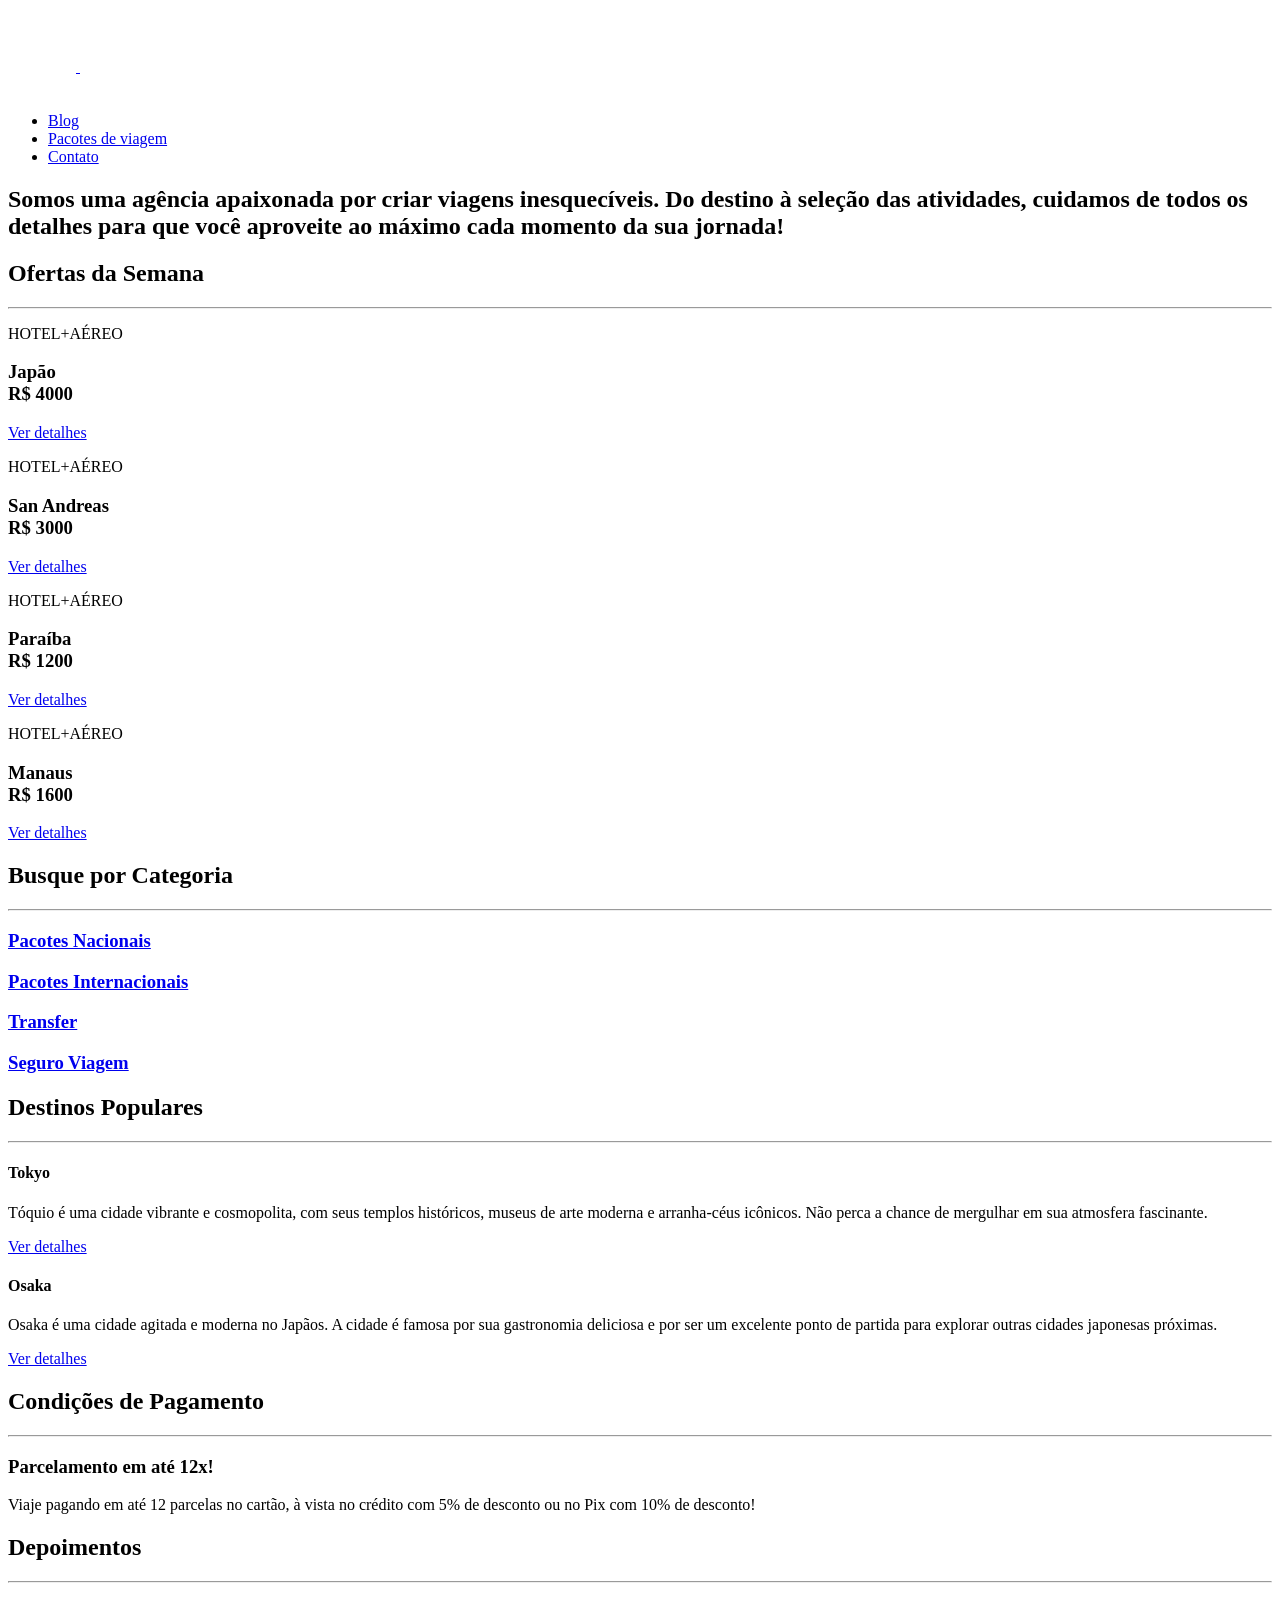
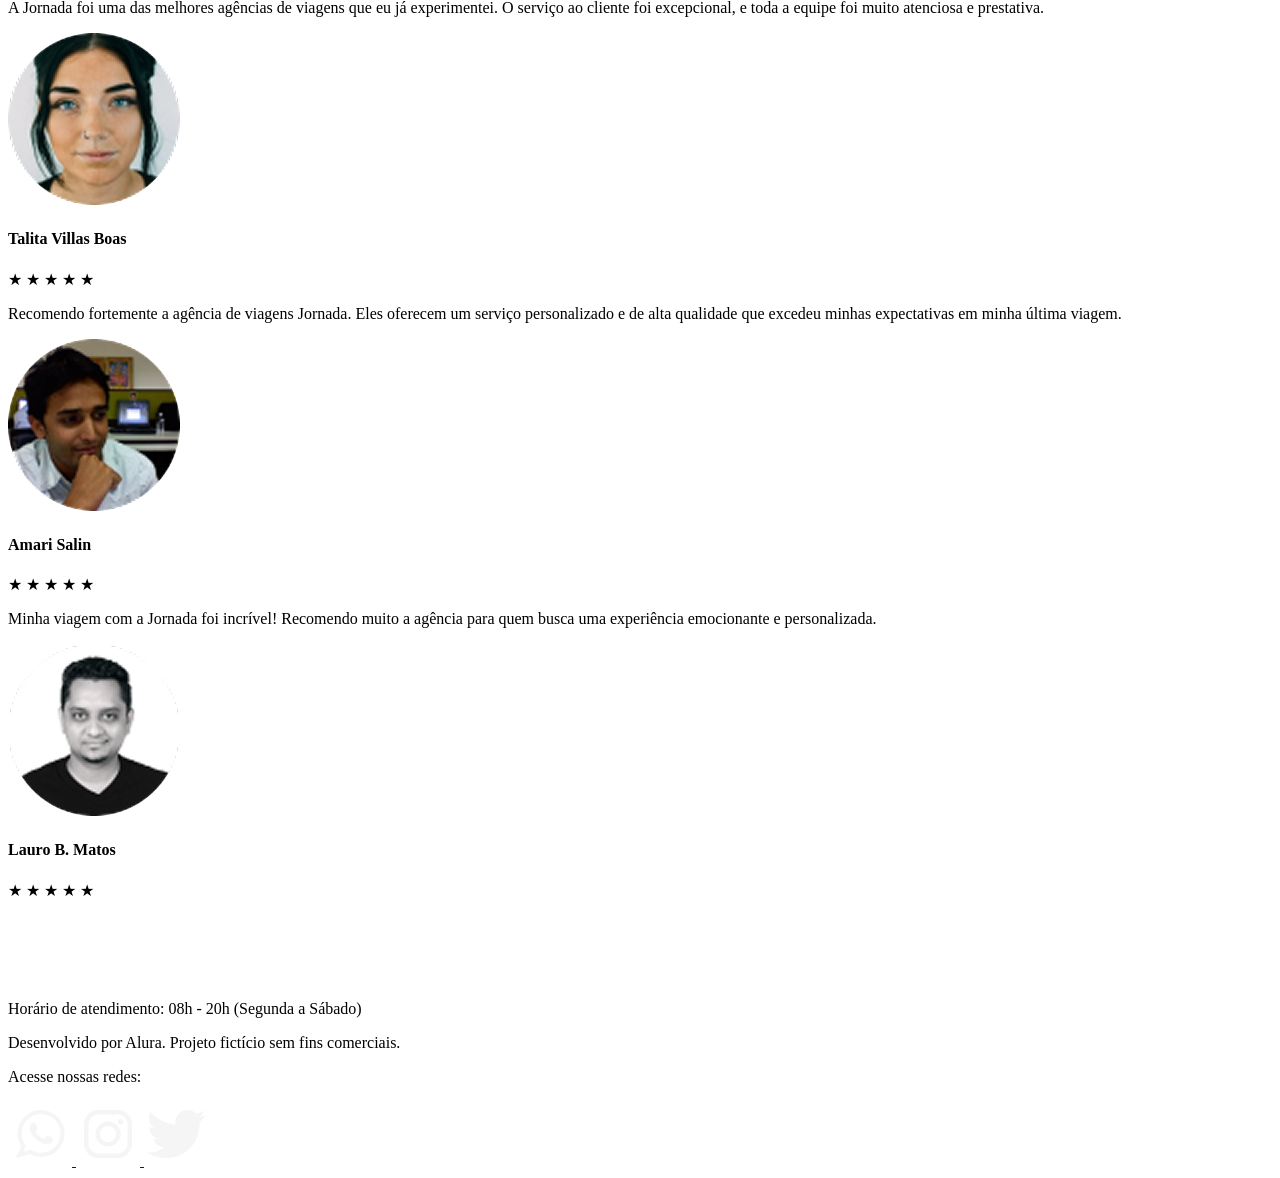
==== index.html @ 751fc860 "Finaliza secao do footer" ====
<!DOCTYPE html>
<html lang="pt-br">
<head>
    <meta charset="UTF-8">
    <meta name="viewport" content="width=device-width, initial-scale=1.0">

    <!-- CSS -->
    <link rel="stylesheet" href="css/style.css">

    <title>Jornada Viagens</title>
</head>
<body>
    <header class="main-header">
        <a class="logo" href="index.html" title="Voltar para a página inicial">
            <img class="img-mobile" src="img/logo-bussola-jornada-branca.png" alt="Logotipo da Jornada Viagens na cor branca">
            <img class="img-desktop" src="img/logo-bussola-texto-jornada-branca.png" alt="Logotipo com nome da Jornada Viagens na cor branca">
        </a>
        <div class="navigation-menu">
            <label for="menu">
                <img src="img/menu.png" alt="Menu">
            </label>
            <input type="checkbox" id="menu" hidden>
            <nav>
                <ul class="list-links-menu">
                    <li>
                        <a href="blog.html" target="_blank" title="Acessar Blog">Blog</a>
                    </li>
                    <li>
                        <a href="pacotes.html" target="_blank" title="Acessar Pacotes de viagem">Pacotes de viagem</a>
                    </li>
                    <li>
                        <a href="contato.html" target="_blank" title="Acessar Contatos">Contato</a>
                    </li>
                </ul>
            </nav>
        </div>
    </header>
    <section class="hero">
        <div class="hero-img header"></div>
        <h2>Somos uma agência apaixonada por criar viagens inesquecíveis. Do destino à seleção das atividades, cuidamos de todos os detalhes para que você aproveite ao máximo cada momento da sua jornada!</h2>
    </section>
    <section class="offers">
        <div class="section-title">
            <h2>Ofertas da Semana</h2>
            <hr>
        </div>
        <div class="offer-cards">
            <article class="card japao">
                <header>
                    <p class="content-text">HOTEL+AÉREO</p>
                </header>
                <section class="title-card">
                    <h3 class="content-title">
                        Japão 
                        <br>
                        <span>R$ 4000</span>
                    </h3>
                </section>
                <footer>
                    <a href="#" class="button" title="Ver mais detalhes desta oferta para o Japão" target="_blank">Ver detalhes</a>
                </footer>
            </article>
            <article class="card san-adreas">
                <header>
                    <p class="content-text">HOTEL+AÉREO</p>
                </header>
                <section class="title-card">
                    <h3 class="content-title">
                        San Andreas 
                        <br>
                        <span>R$ 3000</span>
                    </h3>
                </section>
                <footer>
                    <a href="#" class="button" title="Ver mais detalhes desta oferta para San Andreas" target="_blank">Ver detalhes</a>
                </footer>
            </article>
            <article class="card paraiba">
                <header>
                    <p class="content-text">HOTEL+AÉREO</p>
                </header>
                <section class="title-card">
                    <h3 class="content-title">
                        Paraíba
                        <br>
                        <span>R$ 1200</span>
                    </h3>
                </section>
                <footer>
                    <a href="#" class="button" title="Ver mais detalhes desta oferta para Paraíba" target="_blank">Ver detalhes</a>
                </footer>
            </article>
            <article class="card manaus">
                <header>
                    <p class="content-text">HOTEL+AÉREO</p>
                </header>
                <section class="title-card">
                    <h3 class="content-title">
                        Manaus
                        <br>
                        <span>R$ 1600</span>
                    </h3>
                </section>
                <footer>
                    <a href="#" class="button" title="Ver mais detalhes desta oferta para Manaus" target="_blank">Ver detalhes</a>
                </footer>
            </article>
        </div>
    </section>
    <section class="categories">
        <div class="section-title">
            <h2>Busque por Categoria</h2>
            <hr>
        </div>
        <div class="category-cards">
            <div class="card">
                <a href="#" class="pacotes-nacionais" title="Busque por Pacotes Nacionais" target="_blank">
                    <div class="icon pacotes"></div>
                    <h3>Pacotes Nacionais</h3>
                </a>
            </div>
            <div class="card">
                <a href="#" class="pacotes-internacionais" title="Busque por Pacotes Internacionais" target="_blank">
                    <div class="icon pacotes"></div>
                    <h3>Pacotes Internacionais</h3>
                </a>
            </div>
            <div class="card">
                <a href="#" class="transfer" title="Busque por Tranfers" target="_blank">
                    <div class="icon"></div>
                    <h3>Transfer</h3>
                </a>
            </div>
            <div class="card">
                <a href="#" class="seguro-viagem" title="Busque por Seguros Viagem" target="_blank">
                    <div class="icon"></div>
                    <h3>Seguro Viagem</h3>
                </a>
            </div>
        </div>
    </section>
    <section class="destinations">
        <div class="section-title">
            <h2>Destinos Populares</h2>
            <hr>
        </div>
        <div class="destination-items">
            <article class="item">
                <header>
                    <div class="img-item tokyo"></div>
                    <h4 class="content-title">Tokyo</h4>
                </header>
                <p class="content-text">
                    Tóquio é uma cidade vibrante e cosmopolita, com seus templos históricos, museus de arte moderna e arranha-céus icônicos. Não perca a chance de mergulhar em sua atmosfera fascinante.
                </p>
                <footer>
                    <a href="#" class="button" title="Ver mais detalhes para o destino de Tokyo" target="_blank">Ver detalhes</a>
                </footer>
            </article>
            <article class="item">
                <header>
                    <div class="img-item osaka"></div>
                    <h4 class="content-title">Osaka</h4>
                </header>
                <p class="content-text">
                    Osaka é uma cidade agitada e moderna no Japãos. A cidade é famosa por sua gastronomia deliciosa e por ser um excelente ponto de partida para explorar outras cidades japonesas próximas.
                </p>
                <footer>
                    <a href="#" class="button" title="Ver mais detalhes para o destino de Osaka" target="_blank">Ver detalhes</a>
                </footer>
            </article>
        </div>
    </section>
    <section class="payments">
        <div class="section-title">
            <h2>Condições de Pagamento</h2>
            <hr>
        </div>
        <div class="content">
            <div class="text-content">
                <h3 class="content-title">Parcelamento em até 12x!</h3>
                <p class="content-text">
                    Viaje pagando em até 12 parcelas no cartão, à vista no crédito com 5% de desconto ou no Pix com 10% de desconto!
                </p>
            </div>
            <div class="image-content">
                <div class="image first"></div>
                <div class="image second"></div>
                <div class="image third large"></div>
            </div>
        </div>
    </section>
    <section class="testimonials">
        <div class="section-title">
            <h2>Depoimentos</h2>
            <hr>
        </div>
        <div class="testimonials-content">
            <article>
                <header>
                    <p>
                        A Jornada foi uma das melhores agências de viagens que eu já experimentei. O serviço ao cliente foi excepcional, e toda a equipe foi muito atenciosa e prestativa.
                    </p>
                </header>
                <footer>
                    <div class="profile">
                        <img src="img/avatar-talita.png" alt="Foto de perfil da cliente Talita Villas Boas">
                        <div class="rating">
                            <h4>Talita Villas Boas</h4>
                            <span class="star">★</span>
                            <span class="star">★</span>
                            <span class="star">★</span>
                            <span class="star">★</span>
                            <span class="star">★</span>
                        </div>
                    </div>
                </footer>
            </article>
            <article>
                <header>
                    <p>
                        Recomendo fortemente a agência de viagens Jornada. Eles oferecem um serviço personalizado e de alta qualidade que excedeu minhas expectativas em minha última viagem.
                    </p>
                </header>
                <footer>
                    <div class="profile">
                        <img src="img/avatar-amari.png" alt="Foto de perfil da cliente Amari Salin">
                        <div class="rating">
                            <h4>Amari Salin</h4>
                            <span class="star">★</span>
                            <span class="star">★</span>
                            <span class="star">★</span>
                            <span class="star">★</span>
                            <span class="star">★</span>
                        </div>
                    </div>
                </footer>
            </article>
            <article>
                <header>
                    <p>
                        Minha viagem com a Jornada foi incrível! Recomendo muito a agência para quem busca uma experiência emocionante e personalizada.
                    </p>
                </header>
                <footer>
                    <div class="profile">
                        <img src="img/avatar-lauro.png" alt="Foto de perfil da cliente Lauro B. Matos">
                        <div class="rating">
                            <h4>Lauro B. Matos</h4>
                            <span class="star">★</span>
                            <span class="star">★</span>
                            <span class="star">★</span>
                            <span class="star">★</span>
                            <span class="star">★</span>
                        </div>
                    </div>
                </footer>
            </article>
        </div>
        
    </section>
    <section class="hero">
        <div class="hero-img footer"></div>
    </section>
    <footer class="main-footer">
        <article>
            <header>
                <img src="img/logo-jornada-viagens-footer-branca.png" alt="Logo da Jornada Viagens na cor branca">
                <p>
                    Horário de atendimento: 08h - 20h (Segunda a Sábado)
                </p>
                <p>
                    Desenvolvido por Alura. Projeto fictício sem fins comerciais.
                </p>
            </header>
            <footer>
                <p>Acesse nossas redes:</p>
                <div class="social-medias">
                    <a href="#" title="Acesse nosso Whatsapp" target="_blank">
                        <img src="img/icon-whatsapp.png" alt="Ícone da rede social Whatsapp" class="social-icon">
                    </a>
                    <a href="#" title="Acesse nosso Instagram" target="_blank">
                        <img src="img/icon-instragam.png" alt="Ícone da rede social Instagram" class="social-icon">
                    </a>
                    <a href="#" title="Acesse nosso Twitter" target="_blank">
                        <img src="img/icon-twiter.png" alt="Ícone da rede social Twitter" class="social-icon">
                    </a>
                </div>  
            </footer>
        </article>
    </footer>
</body>
</html>
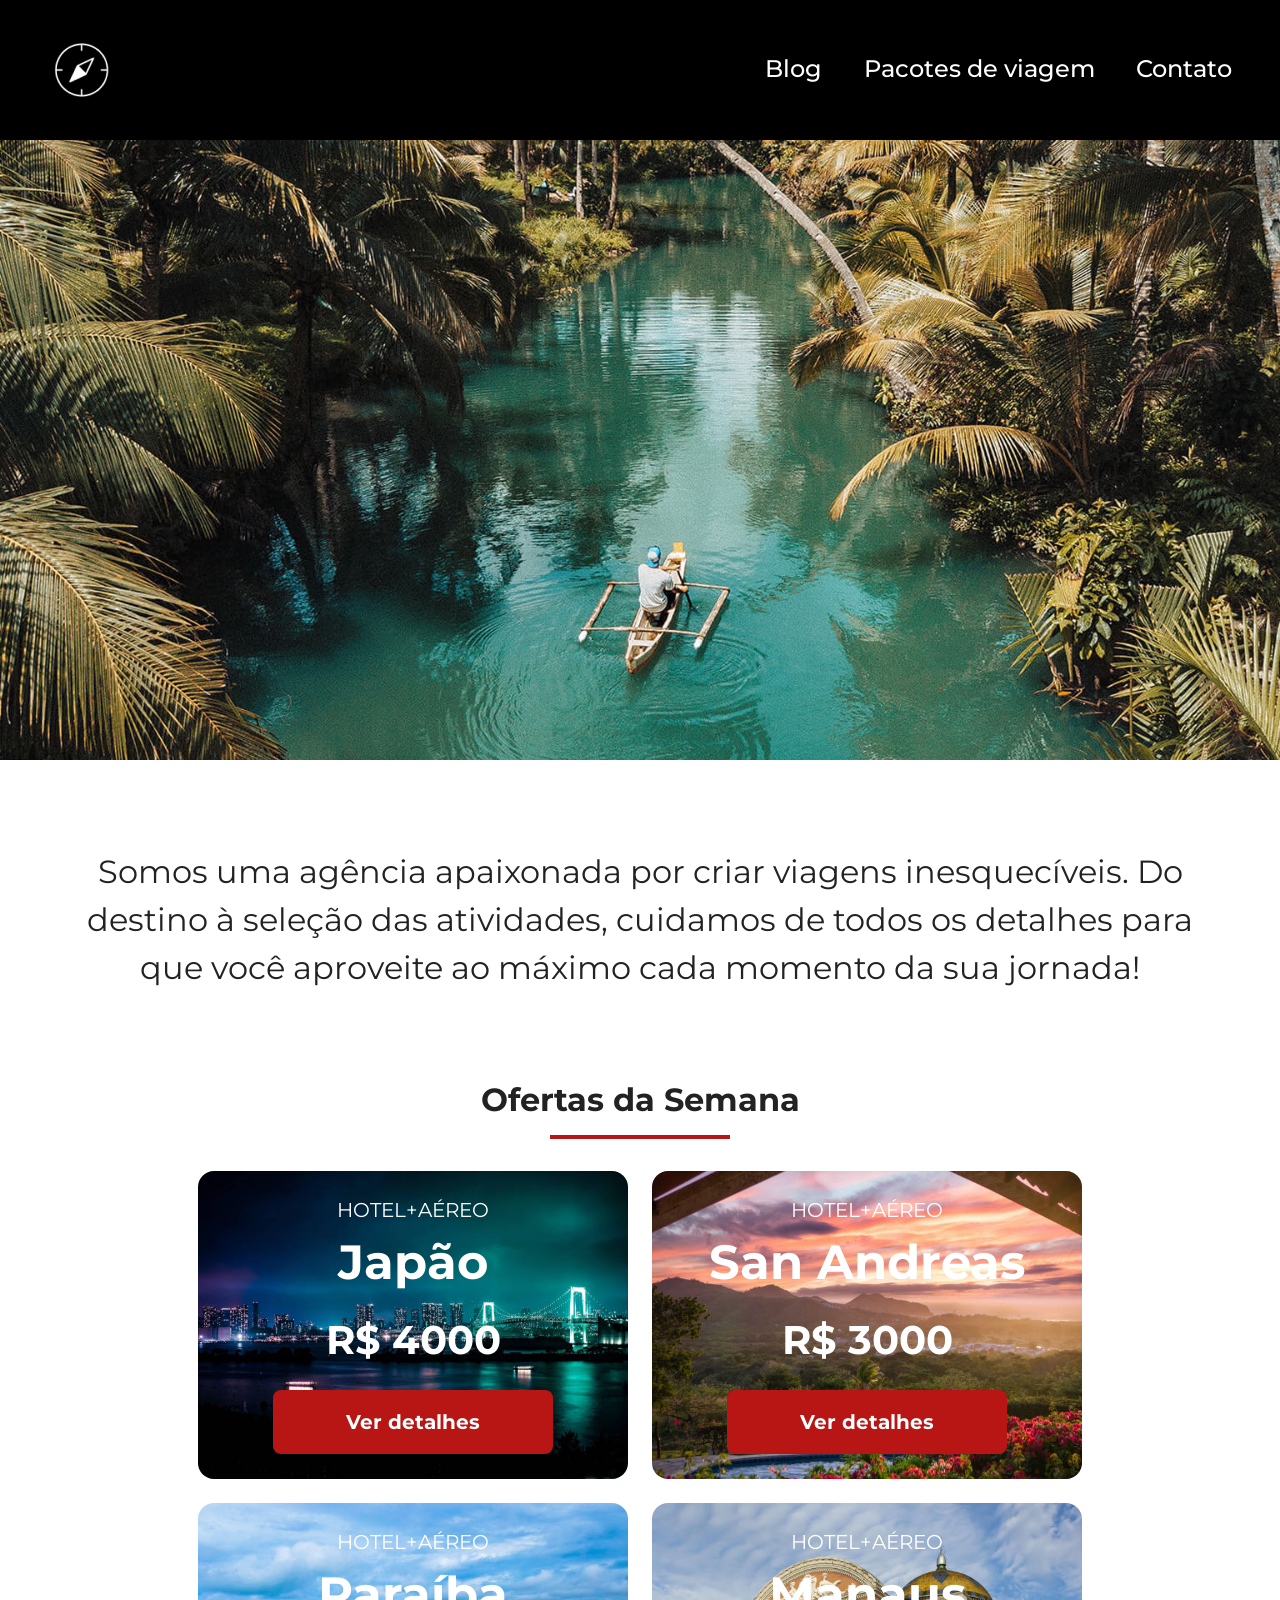
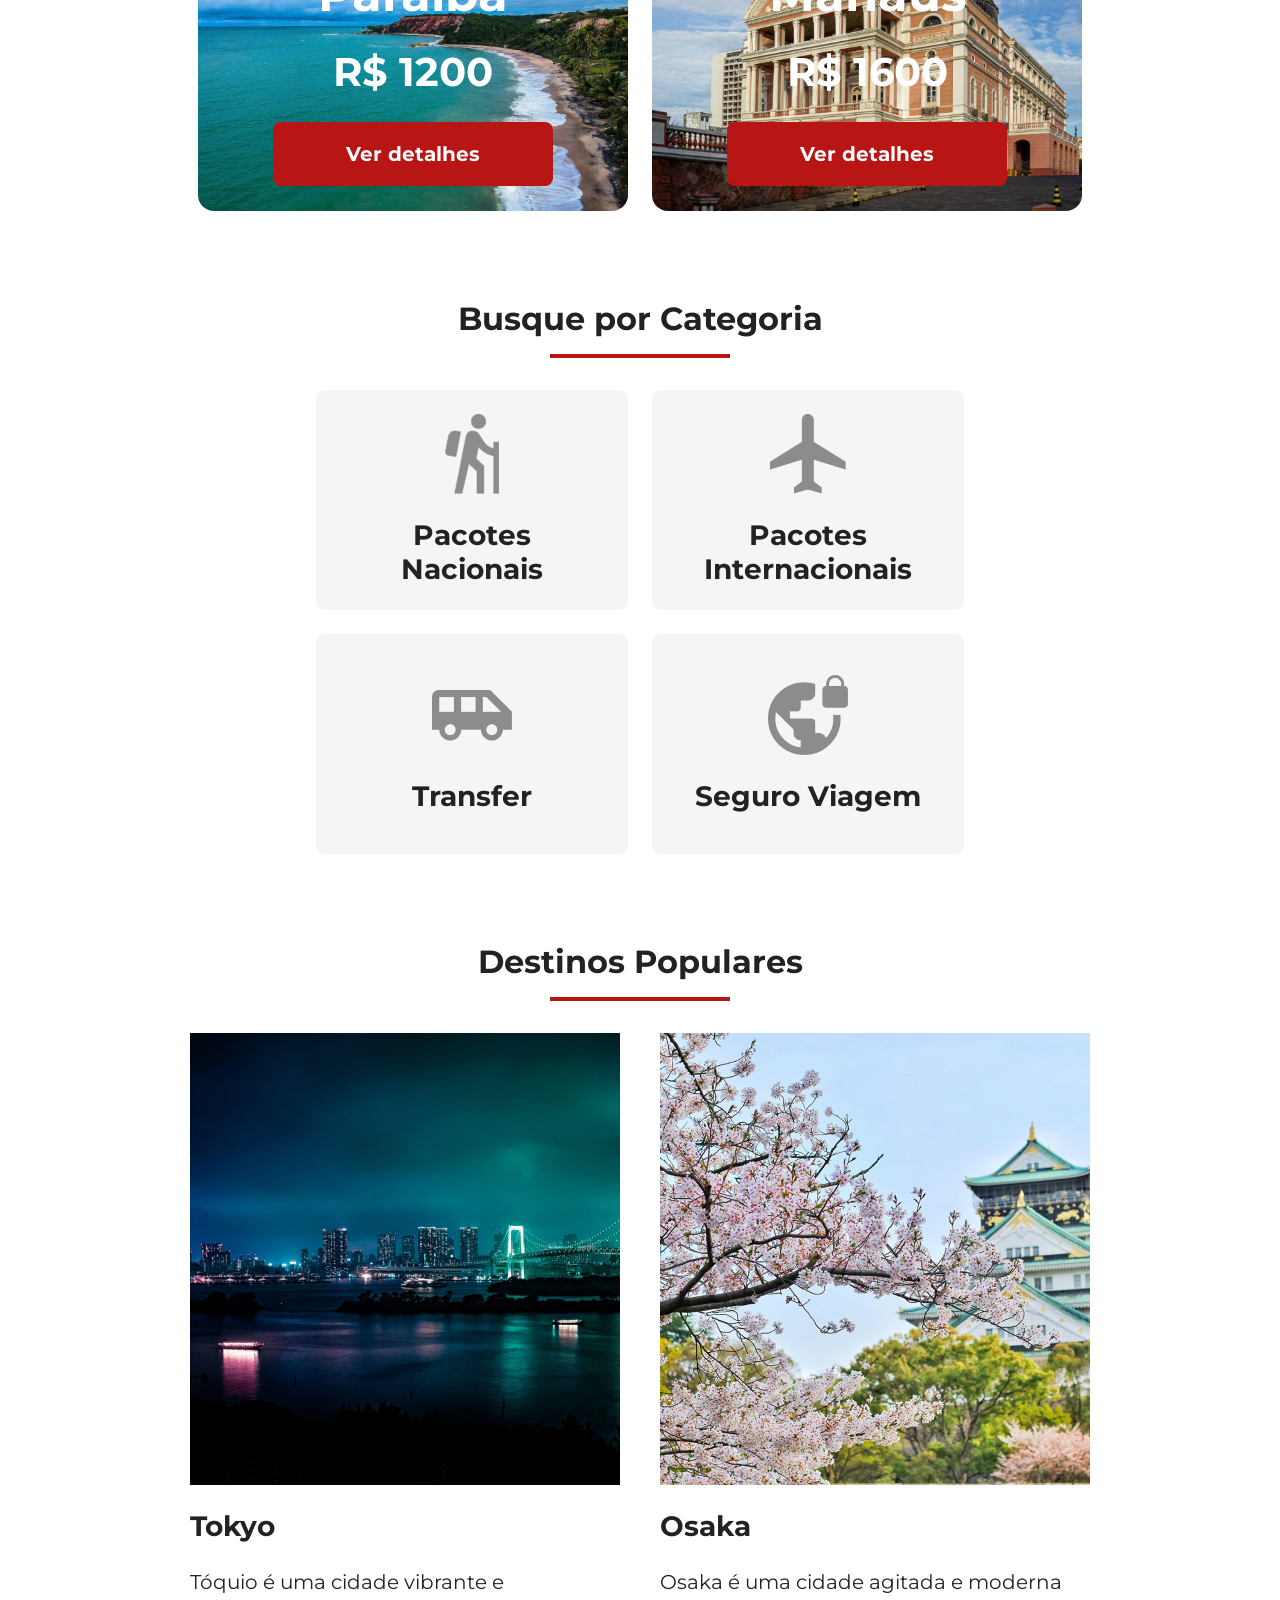
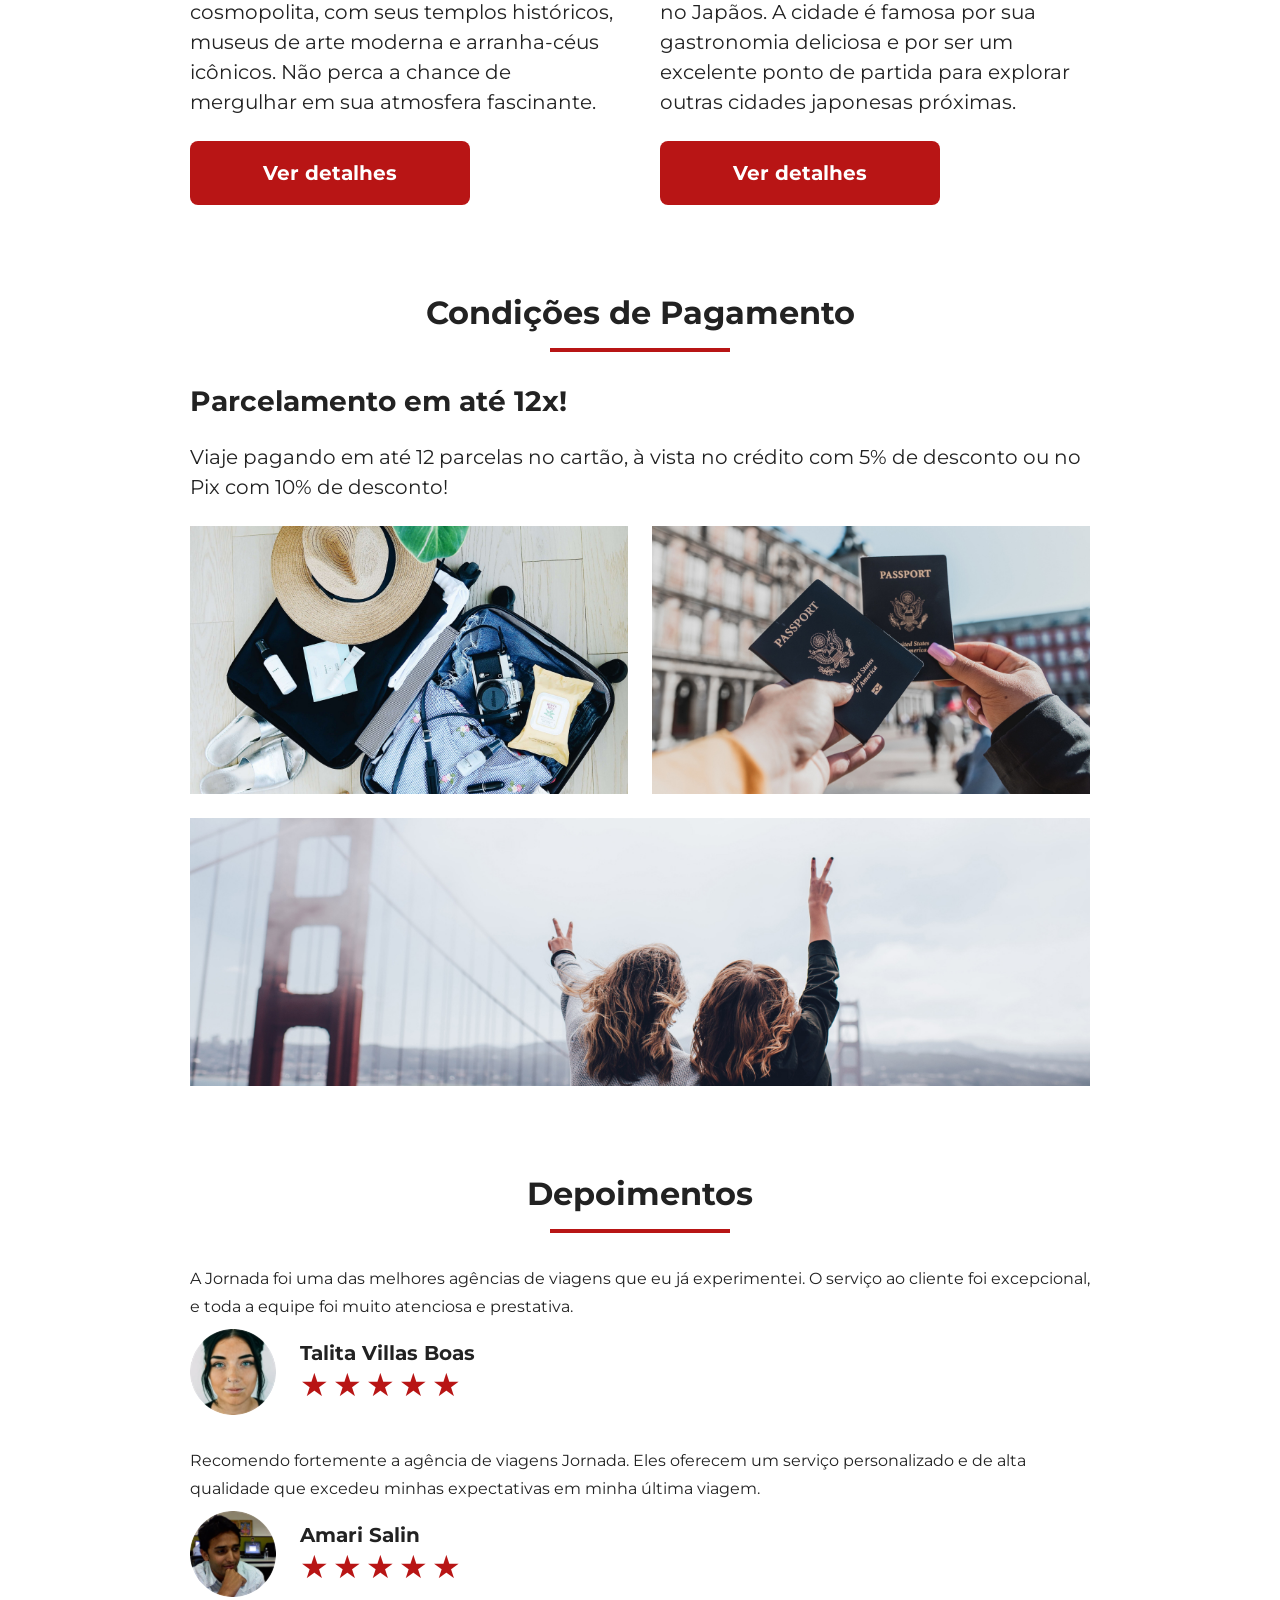
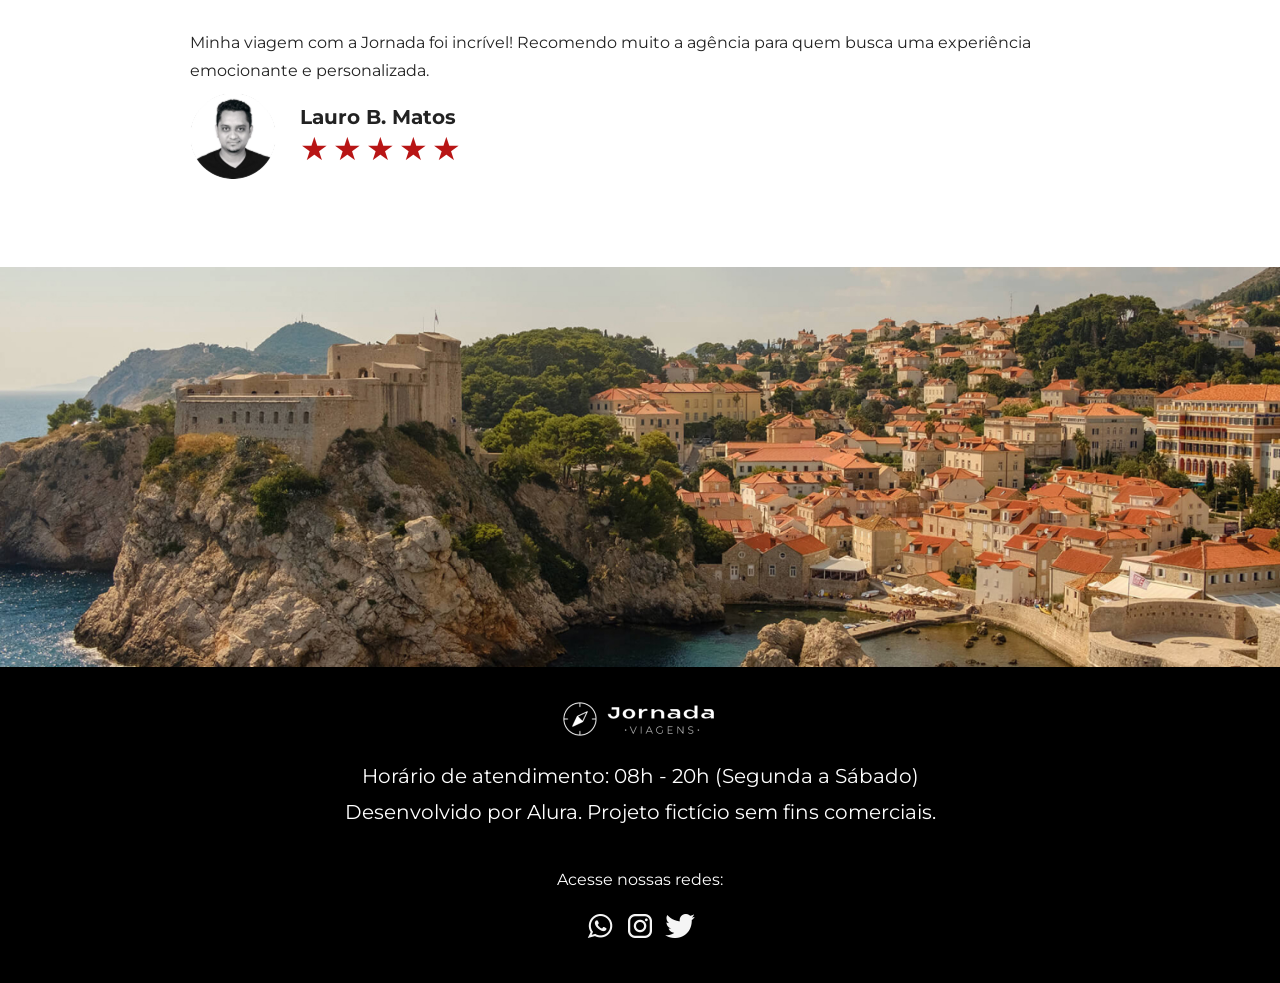
==== commit 99439ecb: "Finaliza o projeto - Jornada Viagens" ====
--- a/index.html
+++ b/index.html
@@ -3,6 +3,17 @@
 <head>
     <meta charset="UTF-8">
     <meta name="viewport" content="width=device-width, initial-scale=1.0">
+    <meta name="description" content="Somos uma agência apaixonada por criar viagens inesquecíveis.">
+
+    <!-- COMPARTILHAMENTO -->
+    <meta name="og:title" content="Jornada Viagens">
+    <meta name="og:description" content="Somos uma agência apaixonada por criar viagens inesquecíveis.">
+    <meta name="og:image" content="https://maxweljonson.github.io/jornada-viagens/img/homepage/logo-jornada-viagens-footer-branca.png">
+    <meta name="og:type" content="website">
+    <meta name="og:url" content="https://maxweljonson.github.io/jornada-viagens/">
+
+    <!-- Icon -->
+    <link rel="icon" href="favicon.svg" type="image/svg+xml"> 
 
     <!-- CSS -->
     <link rel="stylesheet" href="css/style.css">
@@ -12,12 +23,12 @@
 <body>
     <header class="main-header">
         <a class="logo" href="index.html" title="Voltar para a página inicial">
-            <img class="img-mobile" src="img/logo-bussola-jornada-branca.png" alt="Logotipo da Jornada Viagens na cor branca">
-            <img class="img-desktop" src="img/logo-bussola-texto-jornada-branca.png" alt="Logotipo com nome da Jornada Viagens na cor branca">
+            <img class="img-mobile" src="img/homepage/logo-bussola-jornada-branca.png" alt="Logotipo da Jornada Viagens na cor branca">
+            <img class="img-desktop" src="img/homepage/logo-bussola-texto-jornada-branca.png" alt="Logotipo com nome da Jornada Viagens na cor branca">
         </a>
         <div class="navigation-menu">
             <label for="menu">
-                <img src="img/menu.png" alt="Menu">
+                <img src="img/homepage/menu.png" alt="Menu">
             </label>
             <input type="checkbox" id="menu" hidden>
             <nav>
@@ -29,17 +40,17 @@
                         <a href="pacotes.html" target="_blank" title="Acessar Pacotes de viagem">Pacotes de viagem</a>
                     </li>
                     <li>
-                        <a href="contato.html" target="_blank" title="Acessar Contatos">Contato</a>
+                        <a href="contatos.html" target="_blank" title="Acessar Contatos">Contato</a>
                     </li>
                 </ul>
             </nav>
         </div>
     </header>
     <section class="hero">
-        <div class="hero-img header"></div>
+        <div class="hero-img"></div>
         <h2>Somos uma agência apaixonada por criar viagens inesquecíveis. Do destino à seleção das atividades, cuidamos de todos os detalhes para que você aproveite ao máximo cada momento da sua jornada!</h2>
     </section>
-    <section class="offers">
+    <section class="offers section">
         <div class="section-title">
             <h2>Ofertas da Semana</h2>
             <hr>
@@ -107,7 +118,7 @@
             </article>
         </div>
     </section>
-    <section class="categories">
+    <section class="categories section">
         <div class="section-title">
             <h2>Busque por Categoria</h2>
             <hr>
@@ -139,7 +150,7 @@
             </div>
         </div>
     </section>
-    <section class="destinations">
+    <section class="destinations section">
         <div class="section-title">
             <h2>Destinos Populares</h2>
             <hr>
@@ -171,7 +182,7 @@
             </article>
         </div>
     </section>
-    <section class="payments">
+    <section class="payments section">
         <div class="section-title">
             <h2>Condições de Pagamento</h2>
             <hr>
@@ -190,7 +201,7 @@
             </div>
         </div>
     </section>
-    <section class="testimonials">
+    <section class="testimonials section">
         <div class="section-title">
             <h2>Depoimentos</h2>
             <hr>
@@ -204,7 +215,7 @@
                 </header>
                 <footer>
                     <div class="profile">
-                        <img src="img/avatar-talita.png" alt="Foto de perfil da cliente Talita Villas Boas">
+                        <img src="img/homepage/avatar-talita.png" alt="Foto de perfil da cliente Talita Villas Boas">
                         <div class="rating">
                             <h4>Talita Villas Boas</h4>
                             <span class="star">★</span>
@@ -224,7 +235,7 @@
                 </header>
                 <footer>
                     <div class="profile">
-                        <img src="img/avatar-amari.png" alt="Foto de perfil da cliente Amari Salin">
+                        <img src="img/homepage/avatar-amari.png" alt="Foto de perfil da cliente Amari Salin">
                         <div class="rating">
                             <h4>Amari Salin</h4>
                             <span class="star">★</span>
@@ -244,7 +255,7 @@
                 </header>
                 <footer>
                     <div class="profile">
-                        <img src="img/avatar-lauro.png" alt="Foto de perfil da cliente Lauro B. Matos">
+                        <img src="img/homepage/avatar-lauro.png" alt="Foto de perfil da cliente Lauro B. Matos">
                         <div class="rating">
                             <h4>Lauro B. Matos</h4>
                             <span class="star">★</span>
@@ -259,35 +270,35 @@
         </div>
         
     </section>
-    <section class="hero">
-        <div class="hero-img footer"></div>
+    <section class="bottom-hero">
+        <div class="hero-img"></div>
     </section>
     <footer class="main-footer">
-        <article>
-            <header>
-                <img src="img/logo-jornada-viagens-footer-branca.png" alt="Logo da Jornada Viagens na cor branca">
-                <p>
-                    Horário de atendimento: 08h - 20h (Segunda a Sábado)
-                </p>
-                <p>
-                    Desenvolvido por Alura. Projeto fictício sem fins comerciais.
-                </p>
-            </header>
-            <footer>
-                <p>Acesse nossas redes:</p>
-                <div class="social-medias">
-                    <a href="#" title="Acesse nosso Whatsapp" target="_blank">
-                        <img src="img/icon-whatsapp.png" alt="Ícone da rede social Whatsapp" class="social-icon">
-                    </a>
-                    <a href="#" title="Acesse nosso Instagram" target="_blank">
-                        <img src="img/icon-instragam.png" alt="Ícone da rede social Instagram" class="social-icon">
-                    </a>
-                    <a href="#" title="Acesse nosso Twitter" target="_blank">
-                        <img src="img/icon-twiter.png" alt="Ícone da rede social Twitter" class="social-icon">
-                    </a>
-                </div>  
-            </footer>
-        </article>
+        <div class="footer-content">
+            <img class="logo-footer" src="img/homepage/logo-jornada-viagens-footer-branca.png" alt="Logo da Jornada Viagens completa na cor branca">
+            <p>
+                Horário de atendimento: 08h - 20h (Segunda a Sábado)
+            </p>
+            <p>
+                Desenvolvido por Alura. Projeto fictício sem fins comerciais.
+            </p>
+        </div>
+        <div class="footer-social">
+            <p>
+                Acesse nossas redes:
+            </p>
+            <div class="social-icons">
+                <a href="#" target="_blank" title="Entre em contato pelo nosso Whatsapp">
+                    <img src="img/homepage/icon-whatsapp.png" alt="Ícone do Whatsapp">
+                </a>
+                <a href="#" target="_blank" title="Acesse nosso Instagram">
+                    <img src="img/homepage/icon-instragam.png" alt="Ícone do Instagram">
+                </a>
+                <a href="#" target="_blank" title="Acesse nosso Twitter">
+                    <img src="img/homepage/icon-twitter.png" alt="Ícone do Twitter">
+                </a>
+            </div>
+        </div>
     </footer>
 </body>
 </html>
--- a/css/style.css
+++ b/css/style.css
@@ -0,0 +1,11 @@
+@import url(global.css);
+@import url(header.css);
+@import url(hero.css);
+@import url(offers.css);
+@import url(categories.css);
+@import url(destinations.css);
+@import url(payments.css);
+@import url(testimonials.css);
+@import url(footer.css);
+@import url(blog-travel.css);
+@import url(contacts.css);
